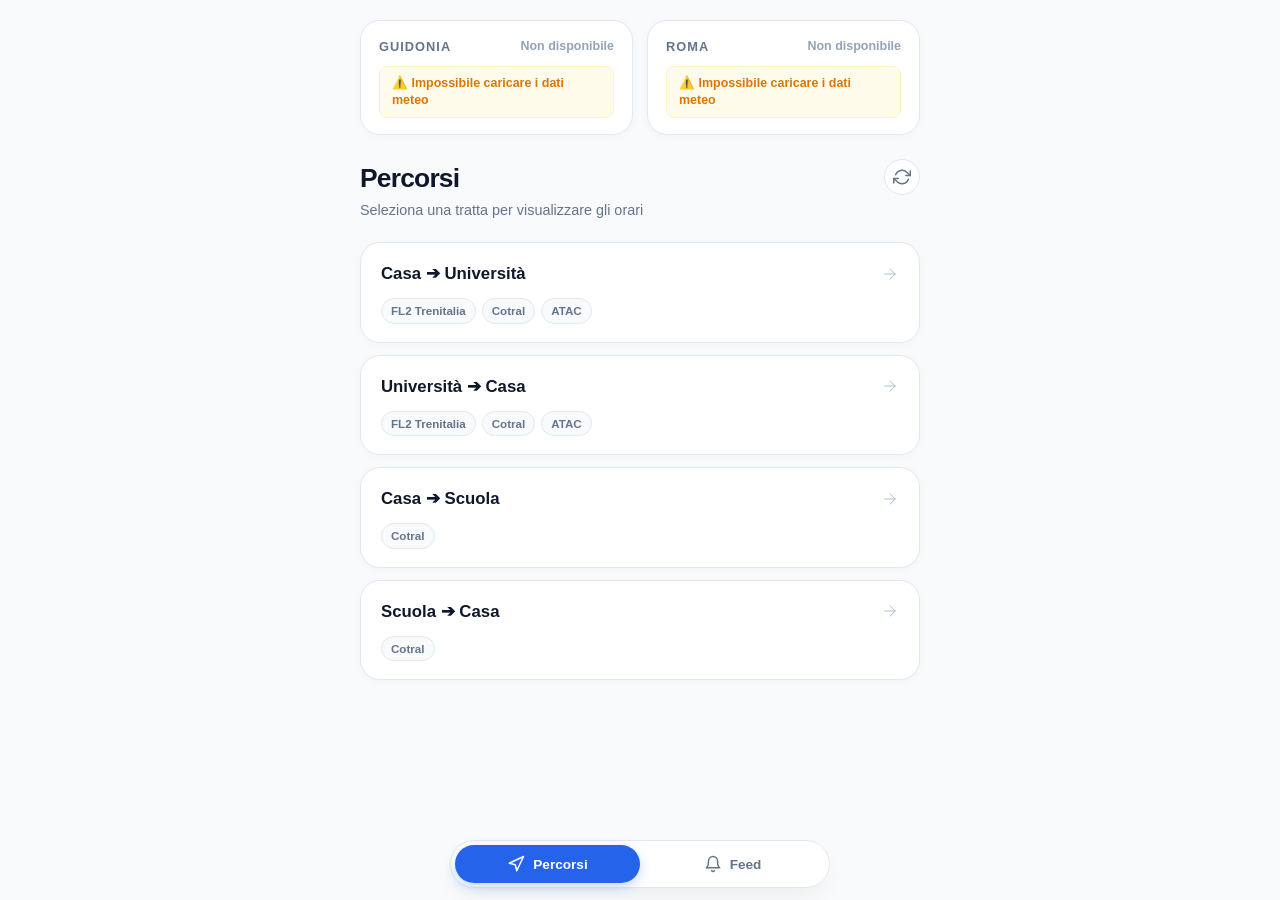
==== index.html @ 90b638df "Update index.html" ====
<!DOCTYPE html>
<html lang="it">
<head>
    <meta charset="UTF-8">
    <meta name="viewport" content="width=device-width, initial-scale=1.0, viewport-fit=cover">
    <link rel="manifest" href="manifest.json">
    <meta name="theme-color" content="#0f172a">
    <title>Tratal | Home</title>
    <style>
        :root {
            --bg: #f8fafc;
            --surface: #ffffff;
            --surface-hover: #f1f5f9;
            --border: #e2e8f0;
            --border-hover: #cbd5e1;
            
            --text-main: #0f172a;
            --text-muted: #64748b;
            --text-subtle: #94a3b8;
            
            --primary: #2563eb;
            --primary-light: #eff6ff;
            --primary-border: #bfdbfe;

            --danger-bg: #fef2f2;
            --danger-text: #dc2626;
            --danger-border: #fecaca;

            --warning-bg: #fffbeb;
            --warning-text: #d97706;
            --warning-border: #fef3c7;

            --info-bg: #eff6ff;
            --info-text: #2563eb;
            --info-border: #bfdbfe;

            --success-bg: #f0fdf4;
            --success-text: #16a34a;
            --success-border: #bbf7d0;
            
            --radius-lg: 20px;
            --radius-md: 14px;
            --radius-sm: 8px;
            
            --shadow-subtle: 0 2px 10px rgba(0, 0, 0, 0.03);
            --shadow-elevated: 0 12px 24px -6px rgba(0, 0, 0, 0.06);
            --font: -apple-system, BlinkMacSystemFont, "SF Pro Display", "SF Pro Text", "Segoe UI", Roboto, Helvetica, sans-serif;
        }

        @media (prefers-color-scheme: dark) {
            :root {
                --bg: #090d16;
                --surface: #131b2e;
                --surface-hover: #1c2742;
                --border: #1e293b;
                --border-hover: #334155;
                
                --text-main: #f8fafc;
                --text-muted: #94a3b8;
                --text-subtle: #64748b;
                
                --primary: #3b82f6;
                --primary-light: rgba(59, 130, 246, 0.12);
                --primary-border: rgba(59, 130, 246, 0.3);

                --danger-bg: rgba(220, 38, 38, 0.15);
                --danger-text: #f87171;
                --danger-border: rgba(220, 38, 38, 0.3);

                --warning-bg: rgba(217, 119, 6, 0.15);
                --warning-text: #fbbf24;
                --warning-border: rgba(217, 119, 6, 0.3);

                --info-bg: rgba(59, 130, 246, 0.15);
                --info-text: #60a5fa;
                --info-border: rgba(59, 130, 246, 0.3);

                --success-bg: rgba(22, 163, 74, 0.15);
                --success-text: #4ade80;
                --success-border: rgba(22, 163, 74, 0.3);
                
                --shadow-subtle: 0 2px 10px rgba(0, 0, 0, 0.2);
                --shadow-elevated: 0 12px 24px -6px rgba(0, 0, 0, 0.4);
            }
        }

        * {
            box-sizing: border-box;
            margin: 0;
            padding: 0;
            -webkit-tap-highlight-color: transparent;
        }

        body {
            font-family: var(--font);
            background-color: var(--bg);
            color: var(--text-main);
            line-height: 1.5;
            display: flex;
            flex-direction: column;
            min-height: 100vh;
            padding: 20px 16px calc(88px + env(safe-area-inset-bottom)) 16px;
            transition: background-color 0.3s ease, color 0.3s ease;
        }

        .container {
            max-width: 560px;
            margin: 0 auto;
            width: 100%;
        }

        /* Widget Meteo Ingrandito */
        .weather-grid {
            display: grid;
            grid-template-columns: repeat(auto-fit, minmax(240px, 1fr));
            gap: 14px;
            margin-bottom: 24px;
        }

        .weather-card {
            background-color: var(--surface);
            border: 1px solid var(--border);
            border-radius: var(--radius-lg);
            padding: 16px 18px;
            display: flex;
            flex-direction: column;
            gap: 10px;
            text-decoration: none;
            color: inherit;
            box-shadow: var(--shadow-subtle);
            transition: transform 0.2s cubic-bezier(0.16, 1, 0.3, 1), 
                        border-color 0.2s ease, 
                        box-shadow 0.2s ease;
        }

        .weather-card:hover, .weather-card:focus-visible {
            transform: translateY(-2px);
            border-color: var(--border-hover);
            box-shadow: var(--shadow-elevated);
            outline: none;
        }

        .weather-header {
            display: flex;
            align-items: center;
            justify-content: space-between;
        }

        .weather-city {
            font-size: 0.8rem;
            font-weight: 700;
            color: var(--text-muted);
            text-transform: uppercase;
            letter-spacing: 0.08em;
        }

        .weather-condition {
            font-size: 0.78rem;
            font-weight: 600;
            color: var(--text-subtle);
        }

        .weather-body {
            display: flex;
            align-items: center;
            justify-content: space-between;
        }

        .weather-temp-group {
            display: flex;
            align-items: center;
            gap: 10px;
        }

        .weather-icon {
            font-size: 2.2rem;
            line-height: 1;
        }

        .weather-temp {
            font-size: 1.9rem;
            font-weight: 800;
            letter-spacing: -0.03em;
        }

        .weather-details {
            text-align: right;
            font-size: 0.78rem;
            color: var(--text-muted);
            line-height: 1.4;
            font-weight: 500;
        }

        .weather-alert-box {
            padding: 8px 12px;
            border-radius: var(--radius-sm);
            font-size: 0.78rem;
            font-weight: 600;
            display: flex;
            align-items: center;
            gap: 6px;
            line-height: 1.35;
        }

        .weather-alert-box.danger {
            background-color: var(--danger-bg);
            color: var(--danger-text);
            border: 1px solid var(--danger-border);
        }

        .weather-alert-box.warning {
            background-color: var(--warning-bg);
            color: var(--warning-text);
            border: 1px solid var(--warning-border);
        }

        .weather-alert-box.ok {
            background-color: var(--success-bg);
            color: var(--success-text);
            border: 1px solid var(--success-border);
        }

        .skeleton {
            width: 100%;
            height: 48px;
            background: linear-gradient(90deg, var(--border) 25%, var(--surface-hover) 50%, var(--border) 75%);
            background-size: 200% 100%;
            animation: loading 1.5s infinite;
            border-radius: 8px;
        }

        @keyframes loading {
            0% { background-position: 200% 0; }
            100% { background-position: -200% 0; }
        }

        /* App Header */
        header {
            margin-bottom: 20px;
            display: flex;
            align-items: flex-start;
            justify-content: space-between;
        }

        header h1 {
            font-size: 1.65rem;
            font-weight: 700;
            letter-spacing: -0.03em;
            color: var(--text-main);
        }

        header p {
            color: var(--text-muted);
            font-size: 0.9rem;
            margin-top: 2px;
        }

        .btn-refresh {
            background-color: var(--surface);
            border: 1px solid var(--border);
            color: var(--text-muted);
            padding: 8px;
            border-radius: 50%;
            cursor: pointer;
            display: flex;
            align-items: center;
            justify-content: center;
            transition: all 0.2s ease;
        }

        .btn-refresh:hover {
            color: var(--primary);
            border-color: var(--primary-border);
            background-color: var(--surface-hover);
        }

        .btn-refresh.spinning svg {
            animation: spin 0.8s linear infinite;
        }

        @keyframes spin {
            from { transform: rotate(0deg); }
            to { transform: rotate(360deg); }
        }

        /* Tab Content Transitions */
        .tab-content {
            display: none;
            opacity: 0;
            transform: translateY(6px);
            transition: opacity 0.25s cubic-bezier(0.16, 1, 0.3, 1), transform 0.25s cubic-bezier(0.16, 1, 0.3, 1);
        }

        .tab-content.active {
            display: block;
            opacity: 1;
            transform: translateY(0);
        }

        /* Routes Layout */
        .routes-list {
            display: flex;
            flex-direction: column;
            gap: 12px;
        }

        .route-card {
            background-color: var(--surface);
            border: 1px solid var(--border);
            border-radius: var(--radius-lg);
            padding: 18px 20px;
            text-decoration: none;
            color: inherit;
            display: flex;
            flex-direction: column;
            gap: 12px;
            box-shadow: var(--shadow-subtle);
            transition: transform 0.2s cubic-bezier(0.16, 1, 0.3, 1), 
                        border-color 0.2s ease, 
                        box-shadow 0.2s ease;
        }

        .route-card:hover, .route-card:focus-visible {
            transform: translateY(-2px);
            border-color: var(--primary-border);
            box-shadow: var(--shadow-elevated);
            outline: none;
        }

        .route-header {
            display: flex;
            align-items: center;
            justify-content: space-between;
        }

        .route-title {
            font-size: 1.05rem;
            font-weight: 600;
        }

        .route-icon-arrow {
            width: 18px;
            height: 18px;
            stroke: var(--text-subtle);
            transition: transform 0.2s ease, stroke 0.2s ease;
        }

        .route-card:hover .route-icon-arrow {
            transform: translateX(3px);
            stroke: var(--primary);
        }

        .badges-container {
            display: flex;
            flex-wrap: wrap;
            gap: 6px;
        }

        .badge {
            font-size: 0.725rem;
            font-weight: 600;
            padding: 3px 9px;
            border-radius: 9999px;
            background-color: var(--bg);
            color: var(--text-muted);
            border: 1px solid var(--border);
        }

        /* Feed Section */
        .feed-list {
            display: flex;
            flex-direction: column;
            gap: 12px;
        }

        .feed-card {
            background-color: var(--surface);
            border: 1px solid var(--border);
            border-radius: var(--radius-lg);
            padding: 18px 20px;
            box-shadow: var(--shadow-subtle);
            transition: transform 0.2s ease;
        }

        .feed-card.type-danger {
            border-left: 4px solid var(--danger-text);
        }

        .feed-card.type-warning {
            border-left: 4px solid var(--warning-text);
        }

        .feed-card.type-info {
            border-left: 4px solid var(--primary);
        }

        .feed-card.type-success {
            border-left: 4px solid var(--success-text);
        }

        .feed-meta {
            display: flex;
            align-items: center;
            justify-content: space-between;
            margin-bottom: 8px;
        }

        .feed-tags {
            display: flex;
            align-items: center;
            gap: 6px;
        }

        .tag-badge {
            font-size: 0.7rem;
            font-weight: 700;
            text-transform: uppercase;
            letter-spacing: 0.05em;
            padding: 2px 8px;
            border-radius: var(--radius-sm);
        }

        .tag-danger {
            background-color: var(--danger-bg);
            color: var(--danger-text);
            border: 1px solid var(--danger-border);
        }

        .tag-warning {
            background-color: var(--warning-bg);
            color: var(--warning-text);
            border: 1px solid var(--warning-border);
        }

        .tag-info {
            background-color: var(--info-bg);
            color: var(--info-text);
            border: 1px solid var(--info-border);
        }

        .tag-success {
            background-color: var(--success-bg);
            color: var(--success-text);
            border: 1px solid var(--success-border);
        }

        .feed-time {
            font-size: 0.75rem;
            color: var(--text-subtle);
            font-weight: 500;
        }

        .feed-card h2 {
            font-size: 1.025rem;
            font-weight: 600;
            margin-bottom: 6px;
            color: var(--text-main);
        }

        .feed-card p {
            font-size: 0.88rem;
            color: var(--text-muted);
            line-height: 1.5;
        }

        .feed-action-link {
            display: inline-flex;
            align-items: center;
            gap: 4px;
            margin-top: 10px;
            font-size: 0.8rem;
            font-weight: 600;
            color: var(--primary);
            text-decoration: none;
        }

        .feed-action-link:hover {
            text-decoration: underline;
        }

        .empty-feed {
            text-align: center;
            padding: 40px 20px;
            color: var(--text-muted);
            background-color: var(--surface);
            border: 1px dashed var(--border);
            border-radius: var(--radius-lg);
        }

 
        .bottom-nav-wrapper {
            position: fixed;
            bottom: 0;
            left: 0;
            right: 0;
            display: flex;
            justify-content: center;
            padding: 0 16px calc(12px + env(safe-area-inset-bottom)) 16px;
            pointer-events: none;
            z-index: 100;
        }

        .bottom-nav {
            pointer-events: auto;
            background-color: var(--surface);
            border: 1px solid var(--border);
            backdrop-filter: blur(16px);
            -webkit-backdrop-filter: blur(16px);
            display: flex;
            border-radius: 9999px;
            padding: 4px;
            box-shadow: var(--shadow-elevated);
            width: 100%;
            max-width: 380px;
        }

        .nav-btn {
            flex: 1;
            background: none;
            border: none;
            color: var(--text-muted);
            display: flex;
            align-items: center;
            justify-content: center;
            gap: 8px;
            font-size: 0.85rem;
            font-weight: 600;
            font-family: inherit;
            cursor: pointer;
            padding: 10px 16px;
            border-radius: 9999px;
            transition: all 0.2s cubic-bezier(0.16, 1, 0.3, 1);
        }

        .nav-btn svg {
            width: 18px;
            height: 18px;
            stroke-width: 2;
            stroke: currentColor;
            fill: none;
        }

        .nav-btn.active {
            background-color: var(--primary);
            color: #ffffff;
            box-shadow: 0 4px 12px rgba(37, 99, 235, 0.25);
        }
    </style>
</head>
<body>

    <div class="container">
        
        <div class="weather-grid" aria-label="Informazioni Meteo">
            <a href="https://www.ilmeteo.it/meteo/Guidonia" target="_blank" rel="noopener noreferrer" class="weather-card" id="weather-card-guidonia">
                <div class="weather-header">
                    <span class="weather-city">Guidonia</span>
                    <span class="weather-condition">Caricamento...</span>
                </div>
                <div class="weather-body">
                    <div class="skeleton"></div>
                </div>
            </a>
            <a href="https://www.ilmeteo.it/meteo/Roma" target="_blank" rel="noopener noreferrer" class="weather-card" id="weather-card-roma">
                <div class="weather-header">
                    <span class="weather-city">Roma</span>
                    <span class="weather-condition">Caricamento...</span>
                </div>
                <div class="weather-body">
                    <div class="skeleton"></div>
                </div>
            </a>
        </div>

   
        <header>
            <div>
                <h1 id="page-title">Percorsi</h1>
                <p id="page-subtitle">Seleziona una tratta per visualizzare gli orari</p>
            </div>
            <button class="btn-refresh" id="refresh-btn" onclick="refreshData()" title="Aggiorna dati" aria-label="Ricarica feed e meteo">
                <svg width="18" height="18" viewBox="0 0 24 24" fill="none" stroke="currentColor" stroke-width="2" stroke-linecap="round" stroke-linejoin="round">
                    <polyline points="23 4 23 10 17 10"></polyline>
                    <polyline points="1 20 1 14 7 14"></polyline>
                    <path d="M3.51 9a9 9 0 0 1 14.85-3.36L23 10M1 14l4.64 4.36A9 9 0 0 0 20.49 15"></path>
                </svg>
            </button>
        </header>

        <main>
            <!-- Sezione Percorsi -->
            <section id="section-percorsi" class="tab-content active" role="tabpanel" aria-labelledby="btn-percorsi" aria-hidden="false">
                <div class="routes-list">
                    <a href="casa-universita.html" class="route-card">
                        <div class="route-header">
                            <span class="route-title">Casa ➔ Università</span>
                            <svg class="route-icon-arrow" viewBox="0 0 24 24" fill="none" stroke-linecap="round" stroke-linejoin="round">
                                <line x1="5" y1="12" x2="19" y2="12"></line>
                                <polyline points="12 5 19 12 12 19"></polyline>
                            </svg>
                        </div>
                        <div class="badges-container">
                            <span class="badge">FL2 Trenitalia</span>
                            <span class="badge">Cotral</span>
                            <span class="badge">ATAC</span>
                        </div>
                    </a>

                    <a href="universita-casa.html" class="route-card">
                        <div class="route-header">
                            <span class="route-title">Università ➔ Casa</span>
                            <svg class="route-icon-arrow" viewBox="0 0 24 24" fill="none" stroke-linecap="round" stroke-linejoin="round">
                                <line x1="5" y1="12" x2="19" y2="12"></line>
                                <polyline points="12 5 19 12 12 19"></polyline>
                            </svg>
                        </div>
                        <div class="badges-container">
                            <span class="badge">FL2 Trenitalia</span>
                            <span class="badge">Cotral</span>
                            <span class="badge">ATAC</span>
                        </div>
                    </a>

                    <a href="casa-scuola.html" class="route-card">
                        <div class="route-header">
                            <span class="route-title">Casa ➔ Scuola</span>
                            <svg class="route-icon-arrow" viewBox="0 0 24 24" fill="none" stroke-linecap="round" stroke-linejoin="round">
                                <line x1="5" y1="12" x2="19" y2="12"></line>
                                <polyline points="12 5 19 12 12 19"></polyline>
                            </svg>
                        </div>
                        <div class="badges-container">
                            <span class="badge">Cotral</span>
                        </div>
                    </a>

                    <a href="scuola-casa.html" class="route-card">
                        <div class="route-header">
                            <span class="route-title">Scuola ➔ Casa</span>
                            <svg class="route-icon-arrow" viewBox="0 0 24 24" fill="none" stroke-linecap="round" stroke-linejoin="round">
                                <line x1="5" y1="12" x2="19" y2="12"></line>
                                <polyline points="12 5 19 12 12 19"></polyline>
                            </svg>
                        </div>
                        <div class="badges-container">
                            <span class="badge">Cotral</span>
                        </div>
                    </a>
                </div>
            </section>

           
            <section id="section-feed" class="tab-content" role="tabpanel" aria-labelledby="btn-feed" aria-hidden="true">
                <div class="feed-list" id="feed-container">
                    <div class="empty-feed">Scansione avvisi in tempo reale...</div>
                </div>
            </section>
        </main>
    </div>

    <!-- Bottom Navigation Bar -->
    <div class="bottom-nav-wrapper">
        <nav class="bottom-nav" role="tablist">
            <button type="button" class="nav-btn active" id="btn-percorsi" role="tab" aria-selected="true" aria-controls="section-percorsi" onclick="showTab('percorsi')">
                <svg viewBox="0 0 24 24" stroke-linecap="round" stroke-linejoin="round">
                    <polygon points="3 11 22 2 13 21 11 13 3 11"></polygon>
                </svg>
                <span>Percorsi</span>
            </button>
            <button type="button" class="nav-btn" id="btn-feed" role="tab" aria-selected="false" aria-controls="section-feed" onclick="showTab('feed')">
                <svg viewBox="0 0 24 24" stroke-linecap="round" stroke-linejoin="round">
                    <path d="M18 8A6 6 0 0 0 6 8c0 7-3 9-3 9h18s-3-2-3-9"></path>
                    <path d="M13.73 21a2 2 0 0 1-3.46 0"></path>
                </svg>
                <span>Feed</span>
            </button>
        </nav>
    </div>

    <script>
        let allFeedItems = [];

    
        function parseCleanText(htmlString) {
            if (!htmlString) return '';
            const parser = new DOMParser();
            const doc = parser.parseFromString(htmlString, 'text/html');
            return (doc.body.textContent || '').trim();
        }

   
        const transportAlertsBase = [
            {
                id: 'sciopero-garanzia',
                category: 'scioperi',
                isStrike: true,
                type: 'danger',
                tag: '🚨 Sciopero & Garanzie',
                tagClass: 'tag-danger',
                time: 'Info Sempre Valida',
                title: 'Regole Fasce di Garanzia TPL',
                description: 'In caso di sciopero proclamato per ATAC, Cotral o Trenitalia, i servizi sono GARANTITI esclusivamente nelle fasce 06:00-09:00 e 17:00-20:00.',
                link: 'https://www.commissionegaranziasciopero.it/'
            },
            {
                id: 'fl2-base',
                category: 'fl2',
                isStrike: false,
                type: 'info',
                tag: 'Linea FL2',
                tagClass: 'tag-info',
                time: 'Stato Tratta',
                title: 'FL2 Roma Tiburtina ⇄ Guidonia ⇄ Tivoli',
                description: 'Circolazione sulle corse pendolari del nodo Roma-Guidonia. Consultare il monitor di Stazione o Infomobilità Trenitalia per eventuali ritardi istantanei.',
                link: 'https://www.trenitalia.com/it/informazioni/infomobilita/notizie-infomobilita.html'
            },
            {
                id: 'cotral-base',
                category: 'cotral',
                isStrike: false,
                type: 'info',
                tag: 'Cotral',
                tagClass: 'tag-info',
                time: 'Stato Tratta',
                title: 'Corse Guidonia - Roma Ponte Mammolo',
                description: 'Servizio extraurbano attivo lungo l\'asse Tiburtina. Gli orari possono subire variazioni in base al traffico sulla statale.',
                link: 'https://www.cotralspa.it/'
            },
            {
                id: 'atac-base',
                category: 'atac',
                isStrike: false,
                type: 'info',
                tag: 'ATAC & Metro',
                tagClass: 'tag-info',
                time: 'Stato Tratta',
                title: 'Rete Metro Roma (A, B/B1, C)',
                description: 'Servizio regolare sulle linee metropolitane con nodo di scambio FL2 presso la stazione Roma Tiburtina.',
                link: 'https://www.atac.roma.it/'
            }
        ];


        function sortFeedByHierarchy(items) {
            return items.sort((a, b) => {
                const getScore = (item) => {
                    if (item.isStrike || item.category === 'scioperi') return 1;
                    if (item.type === 'danger' || item.type === 'warning') return 2;
                    return 3;
                };
                return getScore(a) - getScore(b);
            });
        }


        async function fetchLiveRSS() {
            const rssUrl = 'https://astralmobilita.it/feed/';
            const proxyUrl = `https://api.rss2json.com/v1/api.json?rss_url=${encodeURIComponent(rssUrl)}`;
            
            try {
                const res = await fetch(proxyUrl);
                const data = await res.json();
                
                if (data && data.status === 'ok' && data.items && data.items.length > 0) {
                    return data.items.map((item, idx) => {
                        const fullText = (item.title + " " + item.description).toLowerCase();
                        const isStrike = /sciopero|agitazione|astensione|proclamato/i.test(fullText);
                        const isFL2 = /fl2|guidonia|tivoli|roma-pescara|tiburtina/i.test(fullText);
                        const isCotral = /cotral/i.test(fullText);
                        const isAtac = /atac|metro|bus/i.test(fullText);

                        let cat = 'atac';
                        let tag = 'Mobilità Lazio';
                        if (isStrike) { cat = 'scioperi'; tag = '🚨 Sciopero Live'; }
                        else if (isFL2) { cat = 'fl2'; tag = 'FL2 Trenitalia'; }
                        else if (isCotral) { cat = 'cotral'; tag = 'Cotral'; }
                        else if (isAtac) { cat = 'atac'; tag = 'ATAC Roma'; }

                        const rawClean = parseCleanText(item.description);
                        const cleanDesc = rawClean.length > 160 ? rawClean.substring(0, 160) + '...' : rawClean;

                        return {
                            id: `rss-${idx}`,
                            category: cat,
                            isStrike: isStrike,
                            type: isStrike ? 'danger' : 'warning',
                            tag: tag,
                            tagClass: isStrike ? 'tag-danger' : 'tag-warning',
                            time: item.pubDate ? new Date(item.pubDate).toLocaleTimeString([], {hour: '2-digit', minute:'2-digit'}) : 'Oggi',
                            title: parseCleanText(item.title),
                            description: cleanDesc,
                            link: item.link
                        };
                    });
                }
            } catch(e) {
                console.warn("Impossibile recuperare feed RSS live:", e);
            }
            return [];
        }


        async function fetchWeatherAndAlerts() {
            const locations = [
                { cardId: 'weather-card-guidonia', name: 'Guidonia', lat: 41.9961, lon: 12.7214 },
                { cardId: 'weather-card-roma', name: 'Roma', lat: 41.8919, lon: 12.5113 }
            ];

            const getWeatherInfo = (code) => {
                if (code === 0) return { icon: '☀️', text: 'Sereno' };
                if (code === 1) return { icon: '🌤️', text: 'Poco Nuvoloso' };
                if (code === 2) return { icon: '⛅', text: 'Parzialmente Nuvoloso' };
                if (code === 3) return { icon: '☁️', text: 'Coperto' };
                if (code === 45 || code === 48) return { icon: '🌫️', text: 'Nebbia' };
                if (code >= 51 && code <= 57) return { icon: '🌧️', text: 'Pioviggine' };
                if (code >= 61 && code <= 67) return { icon: '🌧️', text: 'Pioggia' };
                if (code >= 71 && code <= 77) return { icon: '❄️', text: 'Neve' };
                if (code >= 80 && code <= 82) return { icon: '🌦️', text: 'Rovesci' };
                if (code >= 85 && code <= 86) return { icon: '🌨️', text: 'Rovesci Neve' };
                if (code >= 95) return { icon: '⛈️', text: 'Temporale' };
                return { icon: '🌡️', text: 'Meteo' };
            };

            for (const loc of locations) {
                const cardEl = document.getElementById(loc.cardId);
                if (!cardEl) continue;

                try {
                    const res = await fetch(`https://api.open-meteo.com/v1/forecast?latitude=${loc.lat}&longitude=${loc.lon}&current=temperature_2m,weather_code,wind_speed_10m&daily=precipitation_probability_max&timezone=Europe%2FRome`);
                    const data = await res.json();
                    
                    if (data && data.current) {
                        const temp = Math.round(data.current.temperature_2m);
                        const code = data.current.weather_code;
                        const weatherInfo = getWeatherInfo(code);
                        const precipProb = data.daily?.precipitation_probability_max?.[0] || 0;
                        const wind = Math.round(data.current.wind_speed_10m || 0);

                        
                        let alertBadgeHtml = '';
                        if (code >= 80 || wind > 50) {
                            alertBadgeHtml = `<div class="weather-alert-box danger">🚨 Allerta: Temporale / Vento Forte (${wind} km/h)</div>`;
                        } else if (code >= 61 || precipProb > 50 || wind > 30) {
                            alertBadgeHtml = `<div class="weather-alert-box warning">⚠️ Attenzione: Pioggia (${precipProb}%) / Vento (${wind} km/h)</div>`;
                        } else {
                            alertBadgeHtml = `<div class="weather-alert-box ok">🌤️ Condizioni meteo regolari</div>`;
                        }

                        cardEl.innerHTML = `
                            <div class="weather-header">
                                <span class="weather-city">${loc.name}</span>
                                <span class="weather-condition">${weatherInfo.text}</span>
                            </div>
                            <div class="weather-body">
                                <div class="weather-temp-group">
                                    <span class="weather-icon">${weatherInfo.icon}</span>
                                    <span class="weather-temp">${temp}°C</span>
                                </div>
                                <div class="weather-details">
                                    <div>☔ Pioggia: ${precipProb}%</div>
                                    <div>💨 Vento: ${wind} km/h</div>
                                </div>
                            </div>
                            ${alertBadgeHtml}
                        `;
                    }
                } catch (e) {
                    cardEl.innerHTML = `
                        <div class="weather-header">
                            <span class="weather-city">${loc.name}</span>
                            <span class="weather-condition">Non disponibile</span>
                        </div>
                        <div class="weather-alert-box warning">⚠️ Impossibile caricare i dati meteo</div>
                    `;
                }
            }
        }

   
        async function loadAllFeedData() {
 
            const [liveRssItems] = await Promise.all([
                fetchLiveRSS(),
                fetchWeatherAndAlerts()
            ]);


            const combined = [...liveRssItems, ...transportAlertsBase];
            const unique = Array.from(new Map(combined.map(item => [item.id, item])).values());

            allFeedItems = sortFeedByHierarchy(unique);
            renderFeed();
        }

        function showTab(tab) {
            const percorsiSec = document.getElementById('section-percorsi');
            const feedSec = document.getElementById('section-feed');
            const btnPercorsi = document.getElementById('btn-percorsi');
            const btnFeed = document.getElementById('btn-feed');
            const title = document.getElementById('page-title');
            const subtitle = document.getElementById('page-subtitle');

            if (tab === 'percorsi') {
                feedSec.classList.remove('active');
                feedSec.setAttribute('aria-hidden', 'true');

                setTimeout(() => { 
                    percorsiSec.classList.add('active'); 
                    percorsiSec.setAttribute('aria-hidden', 'false');
                }, 50);

                btnPercorsi.classList.add('active');
                btnPercorsi.setAttribute('aria-selected', 'true');
                btnFeed.classList.remove('active');
                btnFeed.setAttribute('aria-selected', 'false');

                title.textContent = "Percorsi";
                subtitle.textContent = "Seleziona una tratta per visualizzare gli orari";
            } else {
                percorsiSec.classList.remove('active');
                percorsiSec.setAttribute('aria-hidden', 'true');

                setTimeout(() => { 
                    feedSec.classList.add('active'); 
                    feedSec.setAttribute('aria-hidden', 'false');
                }, 50);

                btnFeed.classList.add('active');
                btnFeed.setAttribute('aria-selected', 'true');
                btnPercorsi.classList.remove('active');
                btnPercorsi.setAttribute('aria-selected', 'false');

                title.textContent = "Feed Mobilità";
                subtitle.textContent = "Scioperi, avvisi live e stato delle linee";
            }
        }

        function renderFeed() {
            const container = document.getElementById('feed-container');

            if (allFeedItems.length === 0) {
                container.innerHTML = `
                    <div class="empty-feed">
                        Nessun avviso sulla mobilità presente al momento.
                    </div>
                `;
                return;
            }

            container.innerHTML = allFeedItems.map(item => `
                <article class="feed-card type-${item.type}">
                    <div class="feed-meta">
                        <div class="feed-tags">
                            <span class="tag-badge ${item.tagClass}">${item.tag}</span>
                        </div>
                        <span class="feed-time">${item.time}</span>
                    </div>
                    <h2>${item.title}</h2>
                    <p>${item.description}</p>
                    ${item.link ? `
                        <a href="${item.link}" target="_blank" rel="noopener noreferrer" class="feed-action-link">
                            Dettagli ufficiali ➔
                        </a>
                    ` : ''}
                </article>
            `).join('');
        }

        async function refreshData() {
            const btn = document.getElementById('refresh-btn');
            btn.classList.add('spinning');
            try {
                await loadAllFeedData();
            } finally {
                setTimeout(() => { btn.classList.remove('spinning'); }, 500);
            }
        }

 
        loadAllFeedData();

        if ('serviceWorker' in navigator) {
            navigator.serviceWorker.register('sw.js').catch(() => {});
        }
    </script>
</body>
</html>
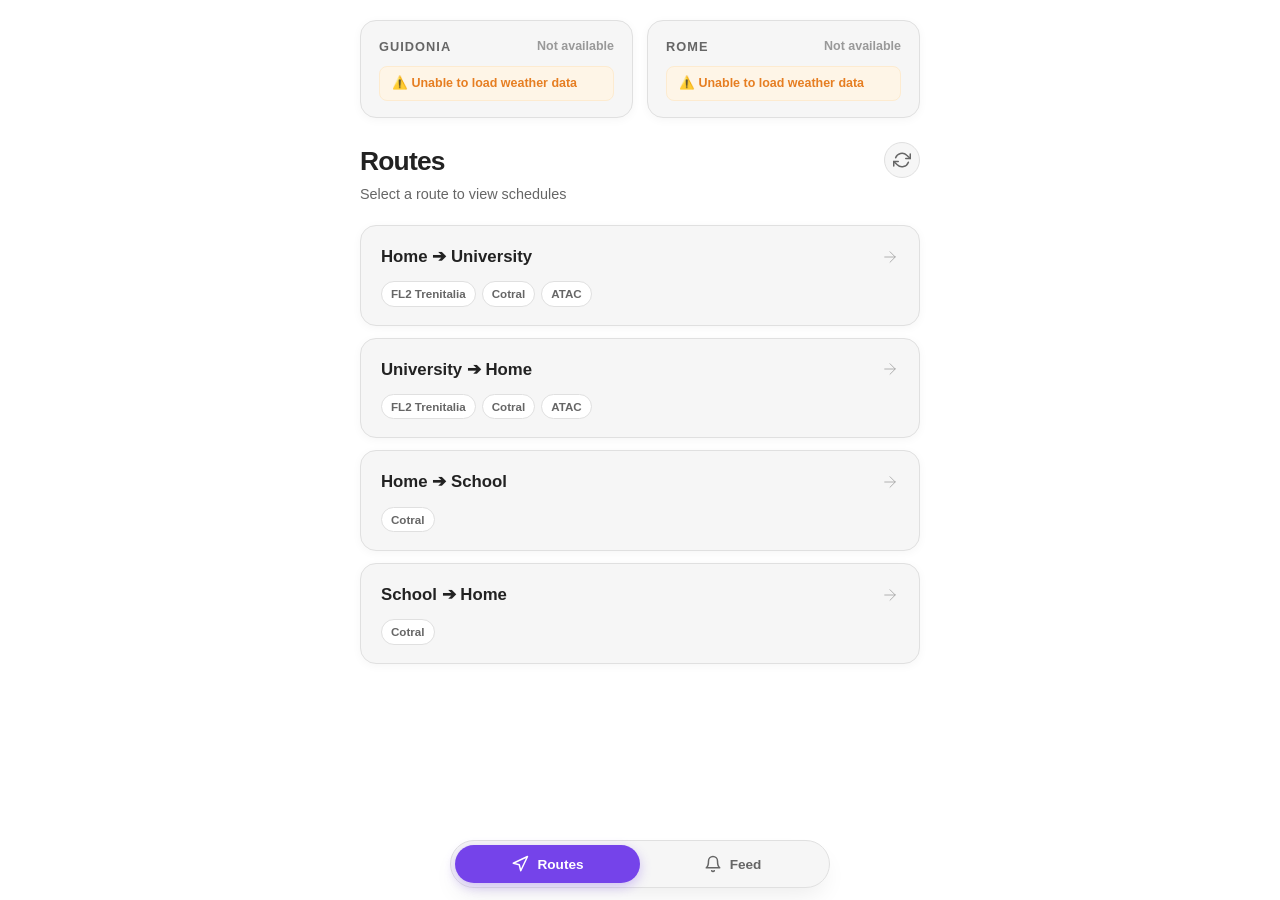
==== commit 2c130c04: "Update index.html" ====
--- a/index.html
+++ b/index.html
@@ -1,86 +1,88 @@
 <!DOCTYPE html>
-<html lang="it">
+<html lang="en">
 <head>
     <meta charset="UTF-8">
     <meta name="viewport" content="width=device-width, initial-scale=1.0, viewport-fit=cover">
     <link rel="manifest" href="manifest.json">
-    <meta name="theme-color" content="#0f172a">
+    <meta name="theme-color" content="#1e1e1e">
     <title>Tratal | Home</title>
     <style>
         :root {
-            --bg: #f8fafc;
-            --surface: #ffffff;
-            --surface-hover: #f1f5f9;
-            --border: #e2e8f0;
-            --border-hover: #cbd5e1;
+            /* Light Theme Palette */
+            --bg: #ffffff;
+            --surface: #f6f6f6;
+            --surface-hover: #ededed;
+            --border: #e0e0e0;
+            --border-hover: #cccccc;
             
-            --text-main: #0f172a;
-            --text-muted: #64748b;
-            --text-subtle: #94a3b8;
+            --text-main: #222222;
+            --text-muted: #666666;
+            --text-subtle: #999999;
             
-            --primary: #2563eb;
-            --primary-light: #eff6ff;
-            --primary-border: #bfdbfe;
-
-            --danger-bg: #fef2f2;
-            --danger-text: #dc2626;
-            --danger-border: #fecaca;
-
-            --warning-bg: #fffbeb;
-            --warning-text: #d97706;
-            --warning-border: #fef3c7;
-
-            --info-bg: #eff6ff;
-            --info-text: #2563eb;
-            --info-border: #bfdbfe;
-
-            --success-bg: #f0fdf4;
-            --success-text: #16a34a;
-            --success-border: #bbf7d0;
+            --primary: #7543ea;
+            --primary-light: #f1ecfe;
+            --primary-border: #d8c8fc;
+
+            --danger-bg: #fdeded;
+            --danger-text: #e53935;
+            --danger-border: #fbcfe8;
+
+            --warning-bg: #fef5e7;
+            --warning-text: #e67e22;
+            --warning-border: #fdebd0;
+
+            --info-bg: #f1ecfe;
+            --info-text: #7543ea;
+            --info-border: #d8c8fc;
+
+            --success-bg: #edf7ed;
+            --success-text: #2e7d32;
+            --success-border: #c8e6c9;
             
-            --radius-lg: 20px;
-            --radius-md: 14px;
+            --radius-lg: 16px;
+            --radius-md: 12px;
             --radius-sm: 8px;
             
-            --shadow-subtle: 0 2px 10px rgba(0, 0, 0, 0.03);
-            --shadow-elevated: 0 12px 24px -6px rgba(0, 0, 0, 0.06);
+            --shadow-subtle: 0 2px 10px rgba(0, 0, 0, 0.04);
+            --shadow-elevated: 0 12px 24px -6px rgba(0, 0, 0, 0.08);
             --font: -apple-system, BlinkMacSystemFont, "SF Pro Display", "SF Pro Text", "Segoe UI", Roboto, Helvetica, sans-serif;
         }
 
         @media (prefers-color-scheme: dark) {
             :root {
-                --bg: #090d16;
-                --surface: #131b2e;
-                --surface-hover: #1c2742;
-                --border: #1e293b;
-                --border-hover: #334155;
+                /* Dark Theme Palette */
+                --bg: #1e1e1e;
+                --surface: #262626;
+                --surface-hover: #333333;
+                --border: #363636;
+                --border-hover: #484848;
                 
-                --text-main: #f8fafc;
-                --text-muted: #94a3b8;
-                --text-subtle: #64748b;
+                --text-main: #dcddde;
+                --text-muted: #a3a3a3;
+                --text-subtle: #666666;
                 
-                --primary: #3b82f6;
-                --primary-light: rgba(59, 130, 246, 0.12);
-                --primary-border: rgba(59, 130, 246, 0.3);
-
-                --danger-bg: rgba(220, 38, 38, 0.15);
+                --primary: #a882ff;
+                --primary-light: rgba(168, 130, 255, 0.15);
+                --primary-border: rgba(168, 130, 255, 0.35);
+
+                --danger-bg: rgba(229, 57, 53, 0.15);
                 --danger-text: #f87171;
-                --danger-border: rgba(220, 38, 38, 0.3);
-
-                --warning-bg: rgba(217, 119, 6, 0.15);
+                --danger-border: rgba(229, 57, 53, 0.3);
+
+                --warning-bg: rgba(230, 126, 34, 0.15);
                 --warning-text: #fbbf24;
-                --warning-border: rgba(217, 119, 6, 0.3);
-
-                --info-bg: rgba(59, 130, 246, 0.15);
-                --info-text: #60a5fa;
-                --info-border: rgba(59, 130, 246, 0.3);
-
-                --success-bg: rgba(22, 163, 74, 0.15);
+                --warning-border: rgba(230, 126, 34, 0.3);
+
+                --info-bg: rgba(168, 130, 255, 0.15);
+                --info-text: #a882ff;
+                --info-border: rgba(168, 130, 255, 0.3);
+
+                --success-bg: rgba(46, 125, 50, 0.15);
                 --success-text: #4ade80;
-                --success-border: rgba(22, 163, 74, 0.3);
+                --success-border: rgba(46, 125, 50, 0.3);
                 
-                --shadow-subtle: 0 2px 10px rgba(0, 0, 0, 0.2);
-                --shadow-elevated: 0 12px 24px -6px rgba(0, 0, 0, 0.4);
+                --shadow-subtle: 0 2px 10px rgba(0, 0, 0, 0.3);
+                --shadow-elevated: 0 12px 24px -6px rgba(0, 0, 0, 0.5);
             }
         }
 
@@ -109,7 +111,7 @@
             width: 100%;
         }
 
-        /* Widget Meteo Ingrandito */
+        /* Weather Widget */
         .weather-grid {
             display: grid;
             grid-template-columns: repeat(auto-fit, minmax(240px, 1fr));
@@ -487,7 +489,6 @@
             border-radius: var(--radius-lg);
         }
 
- 
         .bottom-nav-wrapper {
             position: fixed;
             bottom: 0;
@@ -543,7 +544,7 @@
         .nav-btn.active {
             background-color: var(--primary);
             color: #ffffff;
-            box-shadow: 0 4px 12px rgba(37, 99, 235, 0.25);
+            box-shadow: 0 4px 12px rgba(117, 67, 234, 0.3);
         }
     </style>
 </head>
@@ -551,11 +552,11 @@
 
     <div class="container">
         
-        <div class="weather-grid" aria-label="Informazioni Meteo">
+        <div class="weather-grid" aria-label="Weather Information">
             <a href="https://www.ilmeteo.it/meteo/Guidonia" target="_blank" rel="noopener noreferrer" class="weather-card" id="weather-card-guidonia">
                 <div class="weather-header">
                     <span class="weather-city">Guidonia</span>
-                    <span class="weather-condition">Caricamento...</span>
+                    <span class="weather-condition">Loading...</span>
                 </div>
                 <div class="weather-body">
                     <div class="skeleton"></div>
@@ -563,8 +564,8 @@
             </a>
             <a href="https://www.ilmeteo.it/meteo/Roma" target="_blank" rel="noopener noreferrer" class="weather-card" id="weather-card-roma">
                 <div class="weather-header">
-                    <span class="weather-city">Roma</span>
-                    <span class="weather-condition">Caricamento...</span>
+                    <span class="weather-city">Rome</span>
+                    <span class="weather-condition">Loading...</span>
                 </div>
                 <div class="weather-body">
                     <div class="skeleton"></div>
@@ -572,13 +573,12 @@
             </a>
         </div>
 
-   
         <header>
             <div>
-                <h1 id="page-title">Percorsi</h1>
-                <p id="page-subtitle">Seleziona una tratta per visualizzare gli orari</p>
+                <h1 id="page-title">Routes</h1>
+                <p id="page-subtitle">Select a route to view schedules</p>
             </div>
-            <button class="btn-refresh" id="refresh-btn" onclick="refreshData()" title="Aggiorna dati" aria-label="Ricarica feed e meteo">
+            <button class="btn-refresh" id="refresh-btn" onclick="refreshData()" title="Refresh data" aria-label="Reload feed and weather">
                 <svg width="18" height="18" viewBox="0 0 24 24" fill="none" stroke="currentColor" stroke-width="2" stroke-linecap="round" stroke-linejoin="round">
                     <polyline points="23 4 23 10 17 10"></polyline>
                     <polyline points="1 20 1 14 7 14"></polyline>
@@ -588,12 +588,12 @@
         </header>
 
         <main>
-            <!-- Sezione Percorsi -->
+            <!-- Routes Section -->
             <section id="section-percorsi" class="tab-content active" role="tabpanel" aria-labelledby="btn-percorsi" aria-hidden="false">
                 <div class="routes-list">
                     <a href="casa-universita.html" class="route-card">
                         <div class="route-header">
-                            <span class="route-title">Casa ➔ Università</span>
+                            <span class="route-title">Home ➔ University</span>
                             <svg class="route-icon-arrow" viewBox="0 0 24 24" fill="none" stroke-linecap="round" stroke-linejoin="round">
                                 <line x1="5" y1="12" x2="19" y2="12"></line>
                                 <polyline points="12 5 19 12 12 19"></polyline>
@@ -608,7 +608,7 @@
 
                     <a href="universita-casa.html" class="route-card">
                         <div class="route-header">
-                            <span class="route-title">Università ➔ Casa</span>
+                            <span class="route-title">University ➔ Home</span>
                             <svg class="route-icon-arrow" viewBox="0 0 24 24" fill="none" stroke-linecap="round" stroke-linejoin="round">
                                 <line x1="5" y1="12" x2="19" y2="12"></line>
                                 <polyline points="12 5 19 12 12 19"></polyline>
@@ -623,7 +623,7 @@
 
                     <a href="casa-scuola.html" class="route-card">
                         <div class="route-header">
-                            <span class="route-title">Casa ➔ Scuola</span>
+                            <span class="route-title">Home ➔ School</span>
                             <svg class="route-icon-arrow" viewBox="0 0 24 24" fill="none" stroke-linecap="round" stroke-linejoin="round">
                                 <line x1="5" y1="12" x2="19" y2="12"></line>
                                 <polyline points="12 5 19 12 12 19"></polyline>
@@ -636,7 +636,7 @@
 
                     <a href="scuola-casa.html" class="route-card">
                         <div class="route-header">
-                            <span class="route-title">Scuola ➔ Casa</span>
+                            <span class="route-title">School ➔ Home</span>
                             <svg class="route-icon-arrow" viewBox="0 0 24 24" fill="none" stroke-linecap="round" stroke-linejoin="round">
                                 <line x1="5" y1="12" x2="19" y2="12"></line>
                                 <polyline points="12 5 19 12 12 19"></polyline>
@@ -649,10 +649,10 @@
                 </div>
             </section>
 
-           
+            <!-- Feed Section -->
             <section id="section-feed" class="tab-content" role="tabpanel" aria-labelledby="btn-feed" aria-hidden="true">
                 <div class="feed-list" id="feed-container">
-                    <div class="empty-feed">Scansione avvisi in tempo reale...</div>
+                    <div class="empty-feed">Scanning live alerts...</div>
                 </div>
             </section>
         </main>
@@ -665,7 +665,7 @@
                 <svg viewBox="0 0 24 24" stroke-linecap="round" stroke-linejoin="round">
                     <polygon points="3 11 22 2 13 21 11 13 3 11"></polygon>
                 </svg>
-                <span>Percorsi</span>
+                <span>Routes</span>
             </button>
             <button type="button" class="nav-btn" id="btn-feed" role="tab" aria-selected="false" aria-controls="section-feed" onclick="showTab('feed')">
                 <svg viewBox="0 0 24 24" stroke-linecap="round" stroke-linejoin="round">
@@ -680,7 +680,6 @@
     <script>
         let allFeedItems = [];
 
-    
         function parseCleanText(htmlString) {
             if (!htmlString) return '';
             const parser = new DOMParser();
@@ -688,18 +687,17 @@
             return (doc.body.textContent || '').trim();
         }
 
-   
         const transportAlertsBase = [
             {
                 id: 'sciopero-garanzia',
                 category: 'scioperi',
                 isStrike: true,
                 type: 'danger',
-                tag: '🚨 Sciopero & Garanzie',
+                tag: '🚨 Strike & Guarantees',
                 tagClass: 'tag-danger',
-                time: 'Info Sempre Valida',
-                title: 'Regole Fasce di Garanzia TPL',
-                description: 'In caso di sciopero proclamato per ATAC, Cotral o Trenitalia, i servizi sono GARANTITI esclusivamente nelle fasce 06:00-09:00 e 17:00-20:00.',
+                time: 'Always Valid Info',
+                title: 'Public Transit Guaranteed Hours',
+                description: 'In case of an announced strike for ATAC, Cotral, or Trenitalia, services are GUARANTEED exclusively during the 06:00-09:00 and 17:00-20:00 time slots.',
                 link: 'https://www.commissionegaranziasciopero.it/'
             },
             {
@@ -707,11 +705,11 @@
                 category: 'fl2',
                 isStrike: false,
                 type: 'info',
-                tag: 'Linea FL2',
+                tag: 'FL2 Line',
                 tagClass: 'tag-info',
-                time: 'Stato Tratta',
+                time: 'Route Status',
                 title: 'FL2 Roma Tiburtina ⇄ Guidonia ⇄ Tivoli',
-                description: 'Circolazione sulle corse pendolari del nodo Roma-Guidonia. Consultare il monitor di Stazione o Infomobilità Trenitalia per eventuali ritardi istantanei.',
+                description: 'Commuter trains operating on the Rome-Guidonia route. Check station monitors or Trenitalia Infomobilità for real-time delay updates.',
                 link: 'https://www.trenitalia.com/it/informazioni/infomobilita/notizie-infomobilita.html'
             },
             {
@@ -721,9 +719,9 @@
                 type: 'info',
                 tag: 'Cotral',
                 tagClass: 'tag-info',
-                time: 'Stato Tratta',
-                title: 'Corse Guidonia - Roma Ponte Mammolo',
-                description: 'Servizio extraurbano attivo lungo l\'asse Tiburtina. Gli orari possono subire variazioni in base al traffico sulla statale.',
+                time: 'Route Status',
+                title: 'Guidonia - Roma Ponte Mammolo Routes',
+                description: 'Intercity bus service active along the Tiburtina route. Timetables may vary depending on highway traffic.',
                 link: 'https://www.cotralspa.it/'
             },
             {
@@ -733,13 +731,12 @@
                 type: 'info',
                 tag: 'ATAC & Metro',
                 tagClass: 'tag-info',
-                time: 'Stato Tratta',
-                title: 'Rete Metro Roma (A, B/B1, C)',
-                description: 'Servizio regolare sulle linee metropolitane con nodo di scambio FL2 presso la stazione Roma Tiburtina.',
+                time: 'Route Status',
+                title: 'Rome Metro Network (A, B/B1, C)',
+                description: 'Regular service on metro lines with FL2 interchange at Roma Tiburtina station.',
                 link: 'https://www.atac.roma.it/'
             }
         ];
-
 
         function sortFeedByHierarchy(items) {
             return items.sort((a, b) => {
@@ -751,7 +748,6 @@
                 return getScore(a) - getScore(b);
             });
         }
-
 
         async function fetchLiveRSS() {
             const rssUrl = 'https://astralmobilita.it/feed/';
@@ -764,14 +760,14 @@
                 if (data && data.status === 'ok' && data.items && data.items.length > 0) {
                     return data.items.map((item, idx) => {
                         const fullText = (item.title + " " + item.description).toLowerCase();
-                        const isStrike = /sciopero|agitazione|astensione|proclamato/i.test(fullText);
+                        const isStrike = /sciopero|agitazione|astensione|proclamato|strike/i.test(fullText);
                         const isFL2 = /fl2|guidonia|tivoli|roma-pescara|tiburtina/i.test(fullText);
                         const isCotral = /cotral/i.test(fullText);
                         const isAtac = /atac|metro|bus/i.test(fullText);
 
                         let cat = 'atac';
-                        let tag = 'Mobilità Lazio';
-                        if (isStrike) { cat = 'scioperi'; tag = '🚨 Sciopero Live'; }
+                        let tag = 'Lazio Mobility';
+                        if (isStrike) { cat = 'scioperi'; tag = '🚨 Live Strike'; }
                         else if (isFL2) { cat = 'fl2'; tag = 'FL2 Trenitalia'; }
                         else if (isCotral) { cat = 'cotral'; tag = 'Cotral'; }
                         else if (isAtac) { cat = 'atac'; tag = 'ATAC Roma'; }
@@ -786,7 +782,7 @@
                             type: isStrike ? 'danger' : 'warning',
                             tag: tag,
                             tagClass: isStrike ? 'tag-danger' : 'tag-warning',
-                            time: item.pubDate ? new Date(item.pubDate).toLocaleTimeString([], {hour: '2-digit', minute:'2-digit'}) : 'Oggi',
+                            time: item.pubDate ? new Date(item.pubDate).toLocaleTimeString([], {hour: '2-digit', minute:'2-digit'}) : 'Today',
                             title: parseCleanText(item.title),
                             description: cleanDesc,
                             link: item.link
@@ -794,31 +790,30 @@
                     });
                 }
             } catch(e) {
-                console.warn("Impossibile recuperare feed RSS live:", e);
+                console.warn("Unable to fetch live RSS feed:", e);
             }
             return [];
         }
-
 
         async function fetchWeatherAndAlerts() {
             const locations = [
                 { cardId: 'weather-card-guidonia', name: 'Guidonia', lat: 41.9961, lon: 12.7214 },
-                { cardId: 'weather-card-roma', name: 'Roma', lat: 41.8919, lon: 12.5113 }
+                { cardId: 'weather-card-roma', name: 'Rome', lat: 41.8919, lon: 12.5113 }
             ];
 
             const getWeatherInfo = (code) => {
-                if (code === 0) return { icon: '☀️', text: 'Sereno' };
-                if (code === 1) return { icon: '🌤️', text: 'Poco Nuvoloso' };
-                if (code === 2) return { icon: '⛅', text: 'Parzialmente Nuvoloso' };
-                if (code === 3) return { icon: '☁️', text: 'Coperto' };
-                if (code === 45 || code === 48) return { icon: '🌫️', text: 'Nebbia' };
-                if (code >= 51 && code <= 57) return { icon: '🌧️', text: 'Pioviggine' };
-                if (code >= 61 && code <= 67) return { icon: '🌧️', text: 'Pioggia' };
-                if (code >= 71 && code <= 77) return { icon: '❄️', text: 'Neve' };
-                if (code >= 80 && code <= 82) return { icon: '🌦️', text: 'Rovesci' };
-                if (code >= 85 && code <= 86) return { icon: '🌨️', text: 'Rovesci Neve' };
-                if (code >= 95) return { icon: '⛈️', text: 'Temporale' };
-                return { icon: '🌡️', text: 'Meteo' };
+                if (code === 0) return { icon: '☀️', text: 'Clear' };
+                if (code === 1) return { icon: '🌤️', text: 'Mainly Clear' };
+                if (code === 2) return { icon: '⛅', text: 'Partly Cloudy' };
+                if (code === 3) return { icon: '☁️', text: 'Overcast' };
+                if (code === 45 || code === 48) return { icon: '🌫️', text: 'Fog' };
+                if (code >= 51 && code <= 57) return { icon: '🌧️', text: 'Drizzle' };
+                if (code >= 61 && code <= 67) return { icon: '🌧️', text: 'Rain' };
+                if (code >= 71 && code <= 77) return { icon: '❄️', text: 'Snow' };
+                if (code >= 80 && code <= 82) return { icon: '🌦️', text: 'Rain Showers' };
+                if (code >= 85 && code <= 86) return { icon: '🌨️', text: 'Snow Showers' };
+                if (code >= 95) return { icon: '⛈️', text: 'Thunderstorm' };
+                return { icon: '🌡️', text: 'Weather' };
             };
 
             for (const loc of locations) {
@@ -836,14 +831,13 @@
                         const precipProb = data.daily?.precipitation_probability_max?.[0] || 0;
                         const wind = Math.round(data.current.wind_speed_10m || 0);
 
-                        
                         let alertBadgeHtml = '';
                         if (code >= 80 || wind > 50) {
-                            alertBadgeHtml = `<div class="weather-alert-box danger">🚨 Allerta: Temporale / Vento Forte (${wind} km/h)</div>`;
+                            alertBadgeHtml = `<div class="weather-alert-box danger">🚨 Alert: Thunderstorm / High Winds (${wind} km/h)</div>`;
                         } else if (code >= 61 || precipProb > 50 || wind > 30) {
-                            alertBadgeHtml = `<div class="weather-alert-box warning">⚠️ Attenzione: Pioggia (${precipProb}%) / Vento (${wind} km/h)</div>`;
+                            alertBadgeHtml = `<div class="weather-alert-box warning">⚠️ Warning: Rain (${precipProb}%) / Wind (${wind} km/h)</div>`;
                         } else {
-                            alertBadgeHtml = `<div class="weather-alert-box ok">🌤️ Condizioni meteo regolari</div>`;
+                            alertBadgeHtml = `<div class="weather-alert-box ok">🌤️ Regular weather conditions</div>`;
                         }
 
                         cardEl.innerHTML = `
@@ -857,8 +851,8 @@
                                     <span class="weather-temp">${temp}°C</span>
                                 </div>
                                 <div class="weather-details">
-                                    <div>☔ Pioggia: ${precipProb}%</div>
-                                    <div>💨 Vento: ${wind} km/h</div>
+                                    <div>☔ Rain: ${precipProb}%</div>
+                                    <div>💨 Wind: ${wind} km/h</div>
                                 </div>
                             </div>
                             ${alertBadgeHtml}
@@ -868,22 +862,19 @@
                     cardEl.innerHTML = `
                         <div class="weather-header">
                             <span class="weather-city">${loc.name}</span>
-                            <span class="weather-condition">Non disponibile</span>
+                            <span class="weather-condition">Not available</span>
                         </div>
-                        <div class="weather-alert-box warning">⚠️ Impossibile caricare i dati meteo</div>
+                        <div class="weather-alert-box warning">⚠️ Unable to load weather data</div>
                     `;
                 }
             }
         }
 
-   
         async function loadAllFeedData() {
- 
             const [liveRssItems] = await Promise.all([
                 fetchLiveRSS(),
                 fetchWeatherAndAlerts()
             ]);
-
 
             const combined = [...liveRssItems, ...transportAlertsBase];
             const unique = Array.from(new Map(combined.map(item => [item.id, item])).values());
@@ -914,8 +905,8 @@
                 btnFeed.classList.remove('active');
                 btnFeed.setAttribute('aria-selected', 'false');
 
-                title.textContent = "Percorsi";
-                subtitle.textContent = "Seleziona una tratta per visualizzare gli orari";
+                title.textContent = "Routes";
+                subtitle.textContent = "Select a route to view schedules";
             } else {
                 percorsiSec.classList.remove('active');
                 percorsiSec.setAttribute('aria-hidden', 'true');
@@ -930,8 +921,8 @@
                 btnPercorsi.classList.remove('active');
                 btnPercorsi.setAttribute('aria-selected', 'false');
 
-                title.textContent = "Feed Mobilità";
-                subtitle.textContent = "Scioperi, avvisi live e stato delle linee";
+                title.textContent = "Mobility Feed";
+                subtitle.textContent = "Strikes, live alerts, and line status";
             }
         }
 
@@ -941,7 +932,7 @@
             if (allFeedItems.length === 0) {
                 container.innerHTML = `
                     <div class="empty-feed">
-                        Nessun avviso sulla mobilità presente al momento.
+                        No mobility alerts at the moment.
                     </div>
                 `;
                 return;
@@ -959,7 +950,7 @@
                     <p>${item.description}</p>
                     ${item.link ? `
                         <a href="${item.link}" target="_blank" rel="noopener noreferrer" class="feed-action-link">
-                            Dettagli ufficiali ➔
+                            Official details ➔
                         </a>
                     ` : ''}
                 </article>
@@ -976,7 +967,6 @@
             }
         }
 
- 
         loadAllFeedData();
 
         if ('serviceWorker' in navigator) {
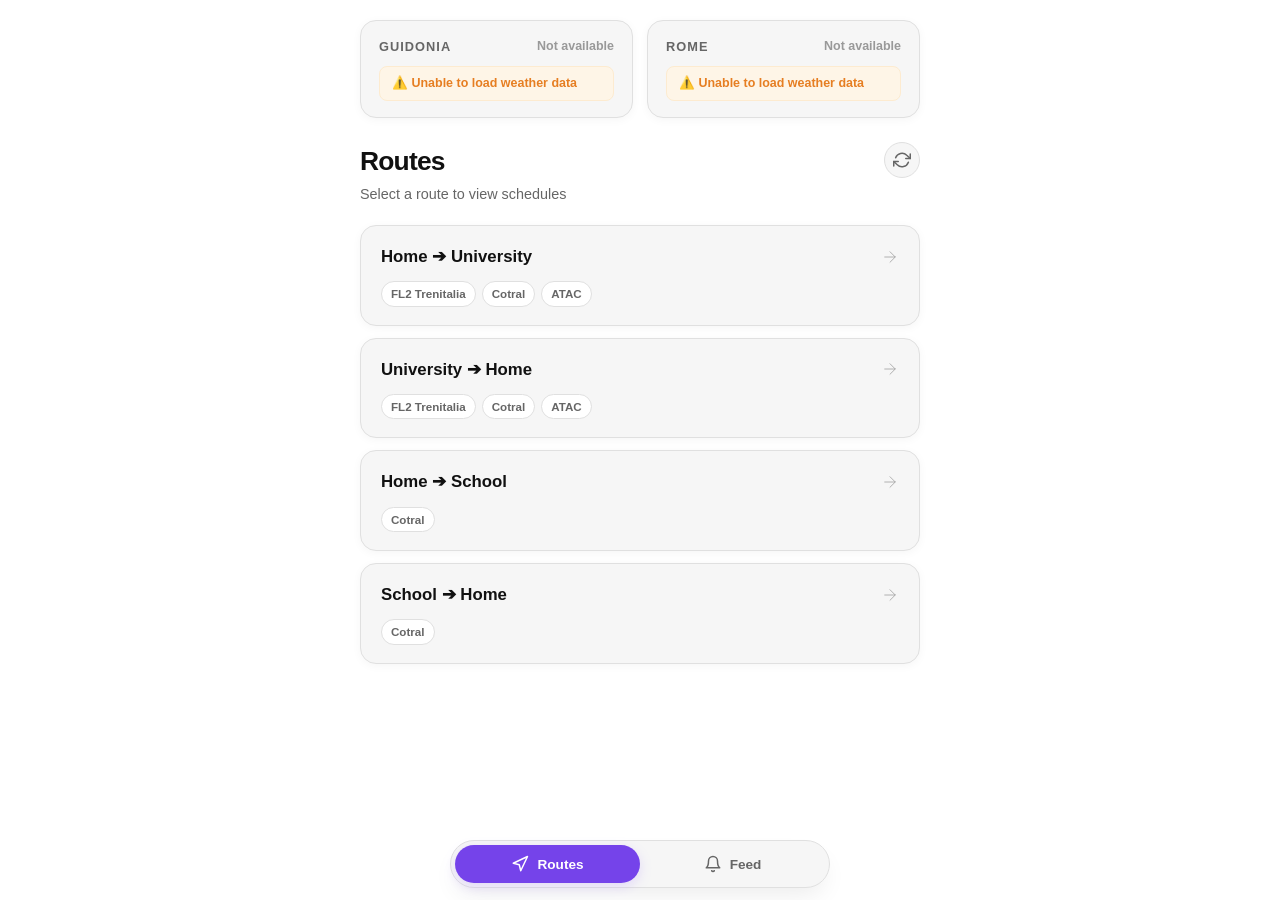
==== commit 4e90f6cf: "Update index.html" ====
--- a/index.html
+++ b/index.html
@@ -4,7 +4,7 @@
     <meta charset="UTF-8">
     <meta name="viewport" content="width=device-width, initial-scale=1.0, viewport-fit=cover">
     <link rel="manifest" href="manifest.json">
-    <meta name="theme-color" content="#1e1e1e">
+    <meta name="theme-color" content="#000000">
     <title>Tratal | Home</title>
     <style>
         :root {
@@ -15,7 +15,7 @@
             --border: #e0e0e0;
             --border-hover: #cccccc;
             
-            --text-main: #222222;
+            --text-main: #111111;
             --text-muted: #666666;
             --text-subtle: #999999;
             
@@ -50,39 +50,39 @@
 
         @media (prefers-color-scheme: dark) {
             :root {
-                /* Dark Theme Palette */
-                --bg: #1e1e1e;
-                --surface: #262626;
-                --surface-hover: #333333;
-                --border: #363636;
-                --border-hover: #484848;
+                /* Dark Theme */
+                --bg: #000000;
+                --surface: #121212;
+                --surface-hover: #1e1e1e;
+                --border: #242424;
+                --border-hover: #383838;
                 
-                --text-main: #dcddde;
-                --text-muted: #a3a3a3;
+                --text-main: #ffffff;
+                --text-muted: #a0a0a0;
                 --text-subtle: #666666;
                 
                 --primary: #a882ff;
                 --primary-light: rgba(168, 130, 255, 0.15);
                 --primary-border: rgba(168, 130, 255, 0.35);
 
-                --danger-bg: rgba(229, 57, 53, 0.15);
+                --danger-bg: rgba(229, 57, 53, 0.2);
                 --danger-text: #f87171;
-                --danger-border: rgba(229, 57, 53, 0.3);
-
-                --warning-bg: rgba(230, 126, 34, 0.15);
+                --danger-border: rgba(229, 57, 53, 0.4);
+
+                --warning-bg: rgba(230, 126, 34, 0.2);
                 --warning-text: #fbbf24;
-                --warning-border: rgba(230, 126, 34, 0.3);
+                --warning-border: rgba(230, 126, 34, 0.4);
 
                 --info-bg: rgba(168, 130, 255, 0.15);
                 --info-text: #a882ff;
-                --info-border: rgba(168, 130, 255, 0.3);
-
-                --success-bg: rgba(46, 125, 50, 0.15);
+                --info-border: rgba(168, 130, 255, 0.35);
+
+                --success-bg: rgba(46, 125, 50, 0.2);
                 --success-text: #4ade80;
-                --success-border: rgba(46, 125, 50, 0.3);
+                --success-border: rgba(46, 125, 50, 0.4);
                 
-                --shadow-subtle: 0 2px 10px rgba(0, 0, 0, 0.3);
-                --shadow-elevated: 0 12px 24px -6px rgba(0, 0, 0, 0.5);
+                --shadow-subtle: 0 2px 10px rgba(0, 0, 0, 0.8);
+                --shadow-elevated: 0 12px 24px -6px rgba(0, 0, 0, 0.9);
             }
         }
 
@@ -117,6 +117,7 @@
             grid-template-columns: repeat(auto-fit, minmax(240px, 1fr));
             gap: 14px;
             margin-bottom: 24px;
+            transition: all 0.3s ease;
         }
 
         .weather-card {
@@ -544,15 +545,15 @@
         .nav-btn.active {
             background-color: var(--primary);
             color: #ffffff;
-            box-shadow: 0 4px 12px rgba(117, 67, 234, 0.3);
+            box-shadow: 0 4px 12px rgba(168, 130, 255, 0.25);
         }
     </style>
 </head>
 <body>
 
-    <div class="container">
+    <div class="container" id="app-container">
         
-        <div class="weather-grid" aria-label="Weather Information">
+        <div class="weather-grid" id="weather-grid" aria-label="Weather Information">
             <a href="https://www.ilmeteo.it/meteo/Guidonia" target="_blank" rel="noopener noreferrer" class="weather-card" id="weather-card-guidonia">
                 <div class="weather-header">
                     <span class="weather-city">Guidonia</span>
@@ -573,7 +574,7 @@
             </a>
         </div>
 
-        <header>
+        <header id="app-header">
             <div>
                 <h1 id="page-title">Routes</h1>
                 <p id="page-subtitle">Select a route to view schedules</p>
@@ -890,8 +891,15 @@
             const btnFeed = document.getElementById('btn-feed');
             const title = document.getElementById('page-title');
             const subtitle = document.getElementById('page-subtitle');
+            const weatherGrid = document.getElementById('weather-grid');
+            const headerEl = document.getElementById('app-header');
 
             if (tab === 'percorsi') {
+                // Sposta il meteo sopra l'intestazione
+                if (weatherGrid && headerEl) {
+                    headerEl.before(weatherGrid);
+                }
+
                 feedSec.classList.remove('active');
                 feedSec.setAttribute('aria-hidden', 'true');
 
@@ -908,6 +916,11 @@
                 title.textContent = "Routes";
                 subtitle.textContent = "Select a route to view schedules";
             } else {
+                // Sposta il meteo sotto l'intestazione
+                if (weatherGrid && headerEl) {
+                    headerEl.after(weatherGrid);
+                }
+
                 percorsiSec.classList.remove('active');
                 percorsiSec.setAttribute('aria-hidden', 'true');
 
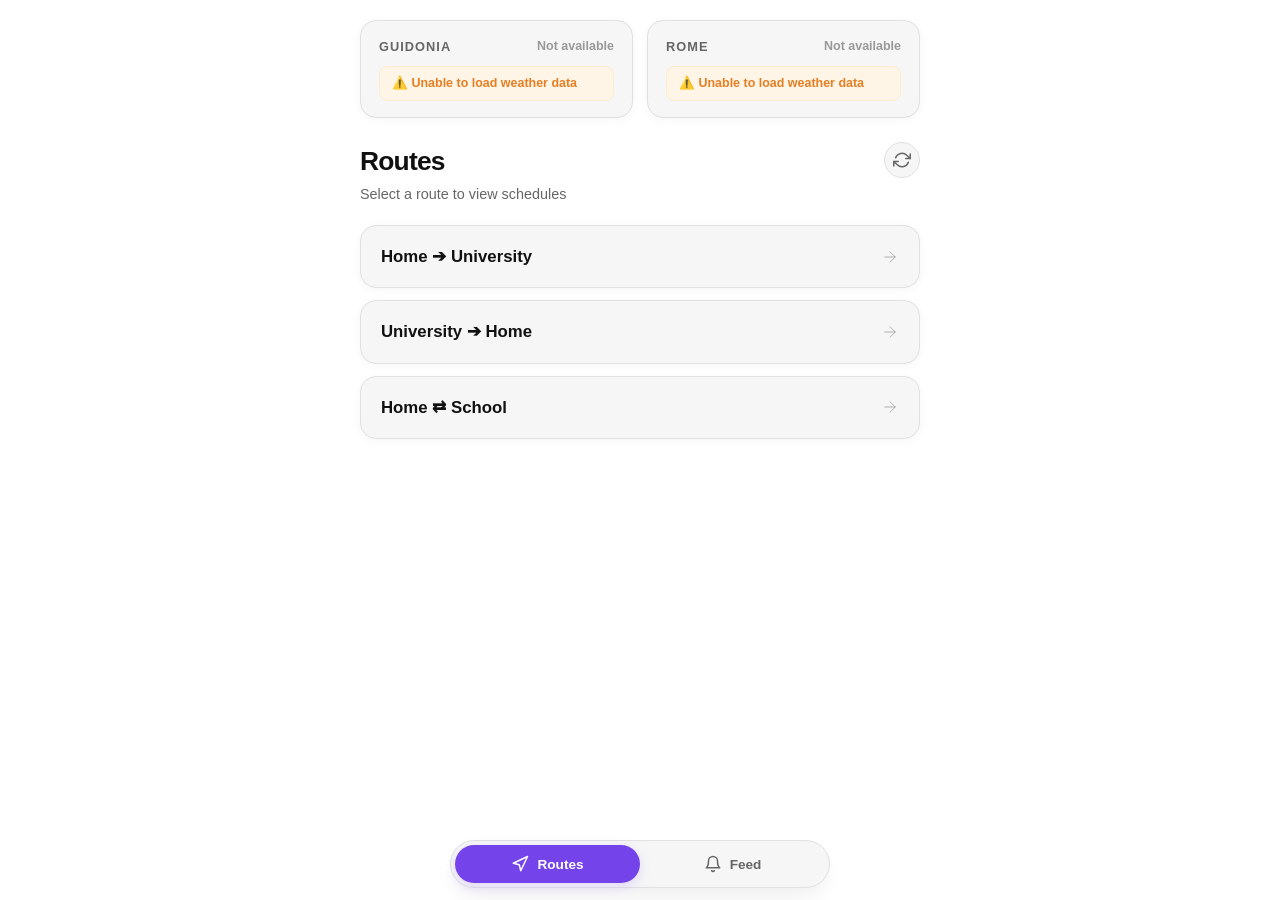
==== commit 191f4ccb: "Update index.html" ====
--- a/index.html
+++ b/index.html
@@ -600,11 +600,6 @@
                                 <polyline points="12 5 19 12 12 19"></polyline>
                             </svg>
                         </div>
-                        <div class="badges-container">
-                            <span class="badge">FL2 Trenitalia</span>
-                            <span class="badge">Cotral</span>
-                            <span class="badge">ATAC</span>
-                        </div>
                     </a>
 
                     <a href="universita-casa.html" class="route-card">
@@ -615,38 +610,20 @@
                                 <polyline points="12 5 19 12 12 19"></polyline>
                             </svg>
                         </div>
-                        <div class="badges-container">
-                            <span class="badge">FL2 Trenitalia</span>
-                            <span class="badge">Cotral</span>
-                            <span class="badge">ATAC</span>
-                        </div>
                     </a>
 
                     <a href="casa-scuola.html" class="route-card">
                         <div class="route-header">
-                            <span class="route-title">Home ➔ School</span>
+                            <span class="route-title">Home ⇄ School</span>
                             <svg class="route-icon-arrow" viewBox="0 0 24 24" fill="none" stroke-linecap="round" stroke-linejoin="round">
                                 <line x1="5" y1="12" x2="19" y2="12"></line>
                                 <polyline points="12 5 19 12 12 19"></polyline>
                             </svg>
                         </div>
-                        <div class="badges-container">
-                            <span class="badge">Cotral</span>
-                        </div>
+                       
                     </a>
 
-                    <a href="scuola-casa.html" class="route-card">
-                        <div class="route-header">
-                            <span class="route-title">School ➔ Home</span>
-                            <svg class="route-icon-arrow" viewBox="0 0 24 24" fill="none" stroke-linecap="round" stroke-linejoin="round">
-                                <line x1="5" y1="12" x2="19" y2="12"></line>
-                                <polyline points="12 5 19 12 12 19"></polyline>
-                            </svg>
-                        </div>
-                        <div class="badges-container">
-                            <span class="badge">Cotral</span>
-                        </div>
-                    </a>
+                    
                 </div>
             </section>
 
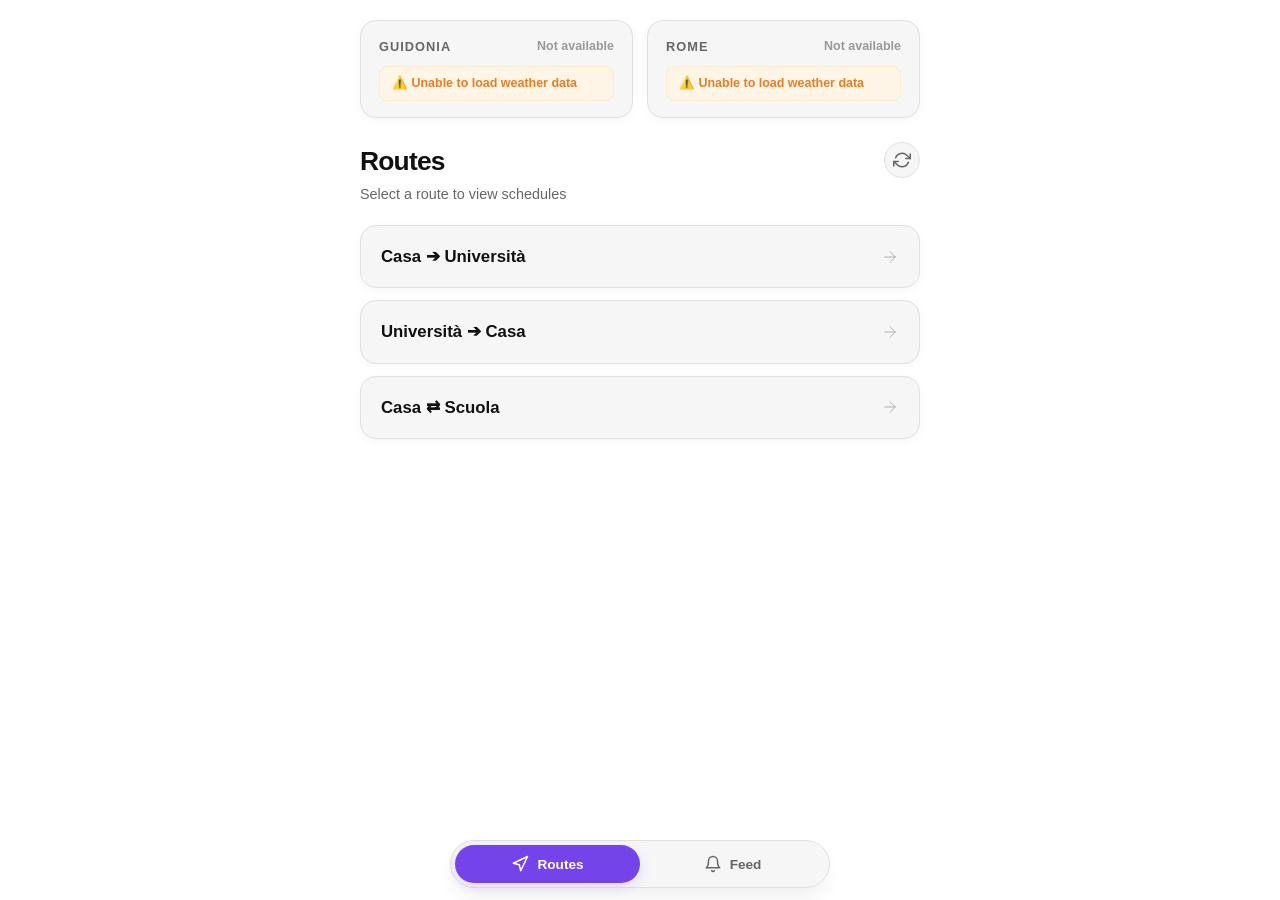
==== commit 528cafc0: "Rename index2.html to index.html" ====
--- a/index.html
+++ b/index.html
@@ -590,42 +590,11 @@
 
         <main>
             <!-- Routes Section -->
-            <section id="section-percorsi" class="tab-content active" role="tabpanel" aria-labelledby="btn-percorsi" aria-hidden="false">
-                <div class="routes-list">
-                    <a href="casa-universita.html" class="route-card">
-                        <div class="route-header">
-                            <span class="route-title">Home ➔ University</span>
-                            <svg class="route-icon-arrow" viewBox="0 0 24 24" fill="none" stroke-linecap="round" stroke-linejoin="round">
-                                <line x1="5" y1="12" x2="19" y2="12"></line>
-                                <polyline points="12 5 19 12 12 19"></polyline>
-                            </svg>
-                        </div>
-                    </a>
-
-                    <a href="universita-casa.html" class="route-card">
-                        <div class="route-header">
-                            <span class="route-title">University ➔ Home</span>
-                            <svg class="route-icon-arrow" viewBox="0 0 24 24" fill="none" stroke-linecap="round" stroke-linejoin="round">
-                                <line x1="5" y1="12" x2="19" y2="12"></line>
-                                <polyline points="12 5 19 12 12 19"></polyline>
-                            </svg>
-                        </div>
-                    </a>
-
-                    <a href="casa-scuola.html" class="route-card">
-                        <div class="route-header">
-                            <span class="route-title">Home ⇄ School</span>
-                            <svg class="route-icon-arrow" viewBox="0 0 24 24" fill="none" stroke-linecap="round" stroke-linejoin="round">
-                                <line x1="5" y1="12" x2="19" y2="12"></line>
-                                <polyline points="12 5 19 12 12 19"></polyline>
-                            </svg>
-                        </div>
-                       
-                    </a>
-
-                    
-                </div>
-            </section>
+<section id="section-percorsi" class="tab-content active" role="tabpanel" aria-labelledby="btn-percorsi" aria-hidden="false">
+    <div class="routes-list" id="routes-container">
+        <div class="skeleton"></div>
+    </div>
+</section>
 
             <!-- Feed Section -->
             <section id="section-feed" class="tab-content" role="tabpanel" aria-labelledby="btn-feed" aria-hidden="true">
@@ -893,7 +862,7 @@
                 title.textContent = "Routes";
                 subtitle.textContent = "Select a route to view schedules";
             } else {
-                // Sposta il meteo sotto l'intestazione
+                
                 if (weatherGrid && headerEl) {
                     headerEl.after(weatherGrid);
                 }
@@ -962,6 +931,33 @@
         if ('serviceWorker' in navigator) {
             navigator.serviceWorker.register('sw.js').catch(() => {});
         }
+
+        async function loadRoutesList() {
+    const container = document.getElementById('routes-container');
+    if (!container) return;
+
+    try {
+        const res = await fetch('routes.json');
+        const routes = await res.json();
+
+        container.innerHTML = routes.map(route => `
+            <a href="route.html?id=${route.id}" class="route-card">
+                <div class="route-header">
+                    <span class="route-title">${route.title}</span>
+                    <svg class="route-icon-arrow" viewBox="0 0 24 24" fill="none" stroke-linecap="round" stroke-linejoin="round">
+                        <line x1="5" y1="12" x2="19" y2="12"></line>
+                        <polyline points="12 5 19 12 12 19"></polyline>
+                    </svg>
+                </div>
+            </a>
+        `).join('');
+    } catch (e) {
+        container.innerHTML = `<div class="empty-feed">Error in loading routes.json</div>`;
+    }
+}
+
+
+loadRoutesList();
     </script>
 </body>
 </html>
